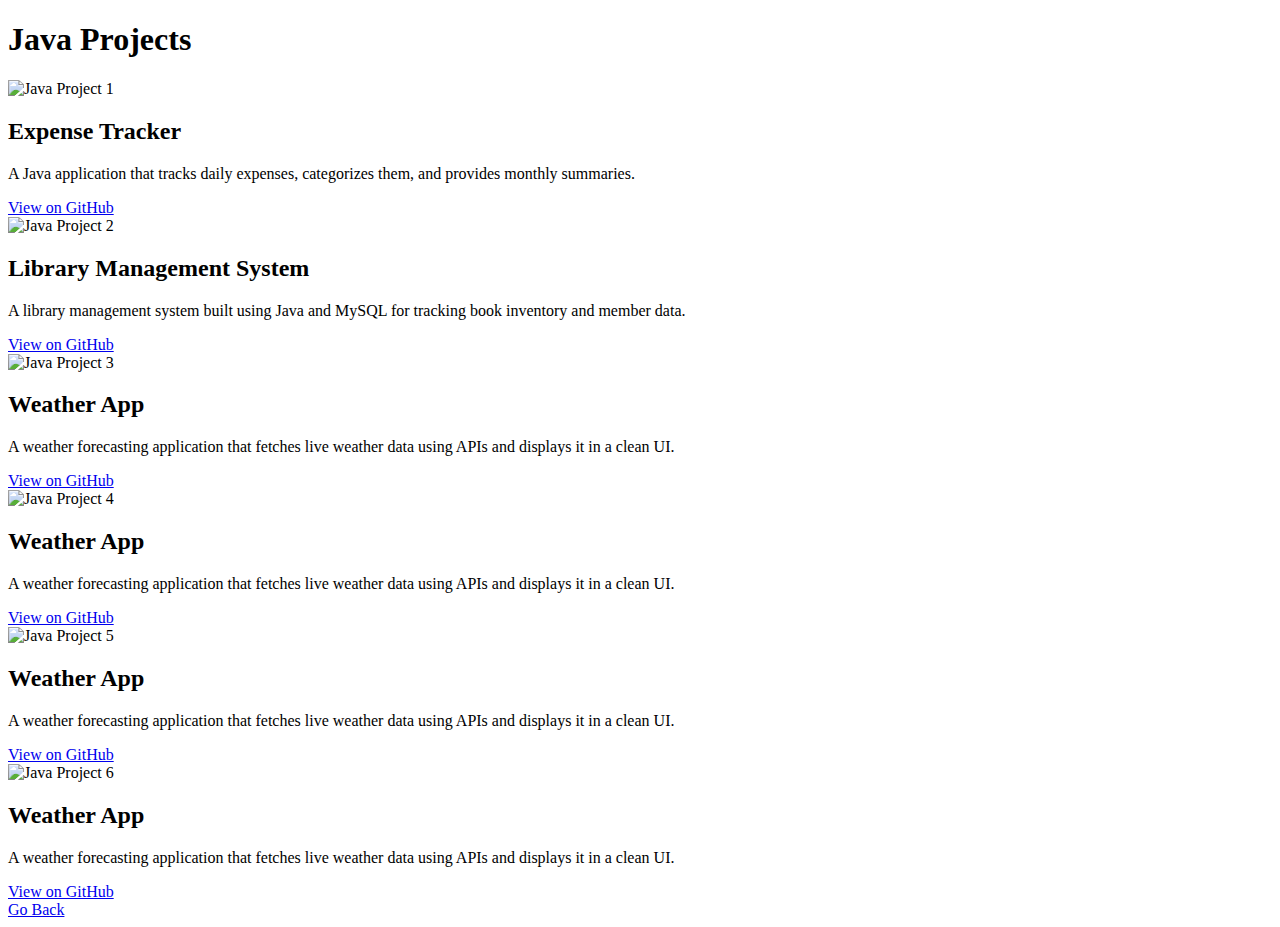
==== javapage.html @ baa28084 "Add files via upload" ====
<!DOCTYPE html>
<html lang="en">
<head>
    <meta charset="UTF-8">
    <meta name="viewport" content="width=device-width, initial-scale=1.0">
    <meta name="description" content="Java Projects - Krittanon M. | Computer Science student at Kasetsart University">
    <meta property="og:title" content="Java Projects - Krittanon M.">
    <meta property="og:image" content="img/java-icon.png">
    <link rel="stylesheet" href="css/javapage.css">
    <title>Java Projects - Krittanon M.</title>
</head>
<body>
    <div class="container">
        <h1>Java Projects</h1>
        <div class="project-list">
            <!-- Project 1 -->
            <div class="project-item">
                <img src="img/project1.png" alt="Java Project 1">
                <h2>Expense Tracker</h2>
                <p>A Java application that tracks daily expenses, categorizes them, and provides monthly summaries.</p>
                <a href="https://github.com/Krittanonn/ExpenseTracker" class="btn" target="_blank">View on GitHub</a>
            </div>
            
            <!-- Project 2 -->
            <div class="project-item">
                <img src="img/project2.png" alt="Java Project 2">
                <h2>Library Management System</h2>
                <p>A library management system built using Java and MySQL for tracking book inventory and member data.</p>
                <a href="https://github.com/Krittanonn/LibraryManagementSystem" class="btn" target="_blank">View on GitHub</a>
            </div>
            
            <!-- Project 3 -->
            <div class="project-item">
                <img src="img/project3.png" alt="Java Project 3">
                <h2>Weather App</h2>
                <p>A weather forecasting application that fetches live weather data using APIs and displays it in a clean UI.</p>
                <a href="https://github.com/Krittanonn/WeatherApp" class="btn" target="_blank">View on GitHub</a>
            </div>

            <!-- Project 4 -->
            <div class="project-item">
                <img src="img/project4.png" alt="Java Project 4">
                <h2>Weather App</h2>
                <p>A weather forecasting application that fetches live weather data using APIs and displays it in a clean UI.</p>
                <a href="https://github.com/Krittanonn/WeatherApp" class="btn" target="_blank">View on GitHub</a>
            </div>

            <!-- Project 5 -->
            <div class="project-item">
                <img src="img/project4.png" alt="Java Project 5">
                <h2>Weather App</h2>
                <p>A weather forecasting application that fetches live weather data using APIs and displays it in a clean UI.</p>
                <a href="https://github.com/Krittanonn/WeatherApp" class="btn" target="_blank">View on GitHub</a>
            </div>

            <!-- Project 6 -->
            <div class="project-item">
                <img src="img/project4.png" alt="Java Project 6">
                <h2>Weather App</h2>
                <p>A weather forecasting application that fetches live weather data using APIs and displays it in a clean UI.</p>
                <a href="https://github.com/Krittanonn/WeatherApp" class="btn" target="_blank">View on GitHub</a>
            </div>
        </div>
    </div>

    <a href="javascript:history.back()" class="back-btn">Go Back</a>
</body>
</html>
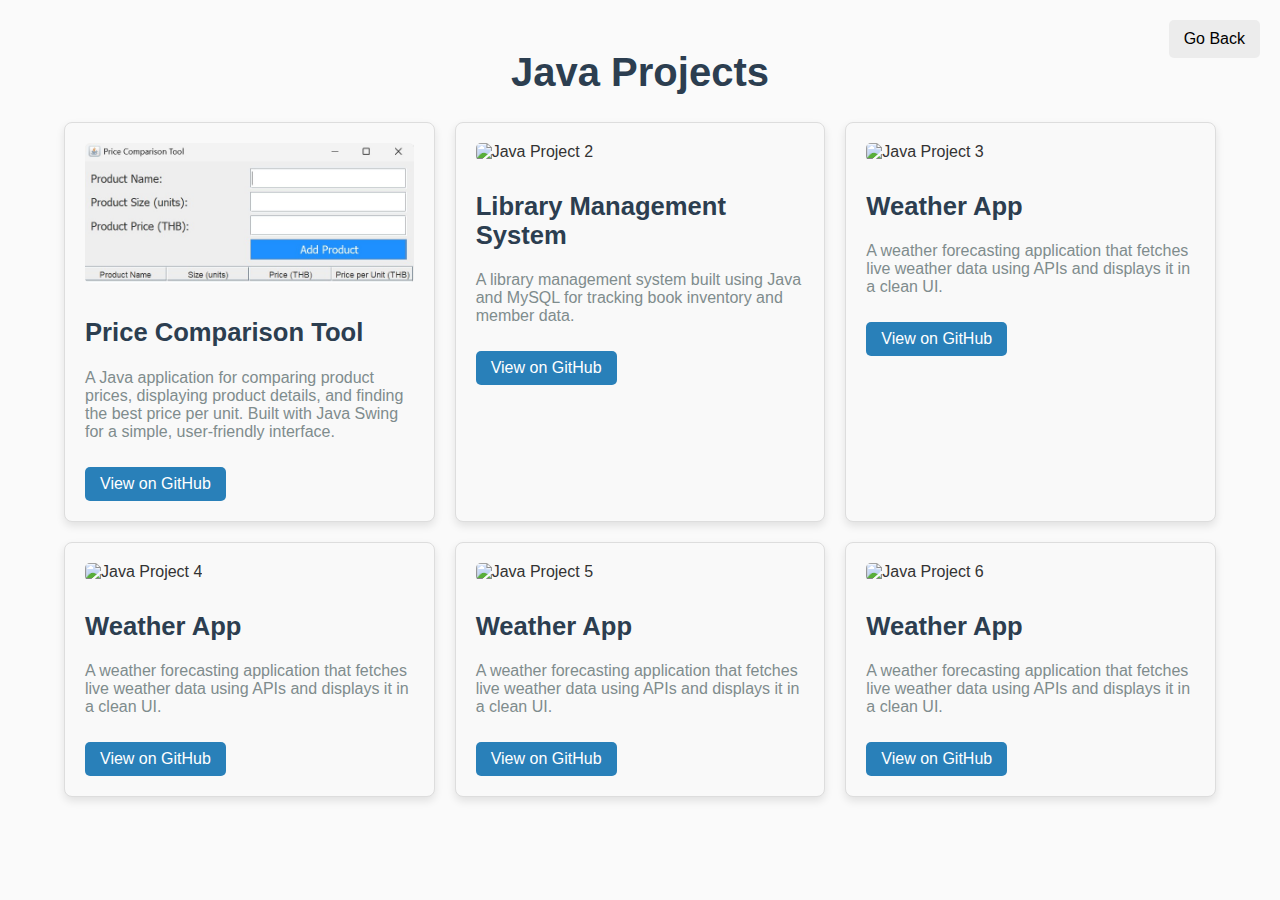
==== commit 5bab4dd8: "Update javapage.html" ====
--- a/javapage.html
+++ b/javapage.html
@@ -15,10 +15,10 @@
         <div class="project-list">
             <!-- Project 1 -->
             <div class="project-item">
-                <img src="img/project1.png" alt="Java Project 1">
-                <h2>Expense Tracker</h2>
-                <p>A Java application that tracks daily expenses, categorizes them, and provides monthly summaries.</p>
-                <a href="https://github.com/Krittanonn/ExpenseTracker" class="btn" target="_blank">View on GitHub</a>
+                <img src="img/project1.jpg" alt="Java Project 1">
+                <h2>Price Comparison Tool</h2>
+                <p>A Java application for comparing product prices, displaying product details, and finding the best price per unit. Built with Java Swing for a simple, user-friendly interface.</p>
+                <a href="https://github.com/Krittanonn/Price-Comparison-Tool" class="btn" target="_blank">View on GitHub</a>
             </div>
             
             <!-- Project 2 -->
--- a/css/javapage.css
+++ b/css/javapage.css
@@ -0,0 +1,140 @@
+/* Style for the Java Page */
+body {
+    font-family: Arial, sans-serif;
+    background-color: #fafafa;
+    color: #333;
+    margin: 0;
+    padding: 0;
+}
+
+.container {
+    width: 90%;
+    margin: 0 auto;
+}
+
+h1 {
+    text-align: center;
+    margin-top: 50px;
+    font-size: 2.5rem;
+    color: #2c3e50;
+}
+
+.project-list {
+    display: grid;
+    grid-template-columns: repeat(auto-fill, minmax(300px, 1fr));
+    gap: 20px;
+    margin-top: 20px;
+}
+
+.project-item {
+    background-color: #f9f9f9;
+    border: 1px solid #ddd;
+    border-radius: 8px;
+    padding: 20px;
+    box-shadow: 0 4px 8px rgba(0, 0, 0, 0.1);
+    transition: transform 0.3s ease;
+}
+
+.project-item:hover {
+    transform: translateY(-5px);
+}
+
+.project-item img {
+    width: 100%;
+    border-radius: 5px;
+    margin-bottom: 10px;
+}
+
+.project-item h2 {
+    font-size: 1.6rem;
+    color: #2c3e50;
+}
+
+.project-item p {
+    font-size: 1rem;
+    color: #7f8c8d;
+}
+
+.project-item .btn {
+    display: inline-block;
+    margin-top: 10px;
+    padding: 8px 15px;
+    background-color: #2980b9;
+    color: #fff;
+    text-decoration: none;
+    border-radius: 5px;
+    transition: background-color 0.3s;
+}
+
+.project-item .btn:hover {
+    background-color: #3498db;
+}
+
+/* Style for the Back Button */
+.back-btn {
+    position: absolute;
+    top: 20px;
+    right: 20px;
+    padding: 10px 15px;
+    background-color: #ececec;
+    color: rgb(0, 0, 0);
+    text-decoration: none;
+    border-radius: 5px;
+    transition: background-color 0.3s;
+    text-align: center;
+    font-size: 16px;
+}
+
+.back-btn:hover {
+    background-color: rgb(196, 196, 196);
+}
+
+/* Responsive Design */
+
+/* For tablets */
+@media (max-width: 768px) {
+    h1 {
+        font-size: 2rem;
+        margin-top: 30px;
+    }
+
+    .project-list {
+        grid-template-columns: repeat(auto-fill, minmax(250px, 1fr));
+        gap: 15px;
+    }
+
+    .project-item {
+        padding: 15px;
+    }
+
+    .back-btn {
+        top: 10px;
+        right: 10px;
+        padding: 8px 12px;
+        font-size: 14px;
+    }
+}
+
+/* For mobile devices */
+@media (max-width: 480px) {
+    h1 {
+        font-size: 1.5rem;
+        margin-top: 20px;
+    }
+
+    .project-list {
+        grid-template-columns: 1fr;
+        gap: 10px;
+    }
+
+    .project-item {
+        padding: 10px;
+    }
+
+    .back-btn {
+        top: 5px;
+        right: 5px;
+        padding: 8px 12px;
+        font-size: 14px;
+    }
+}
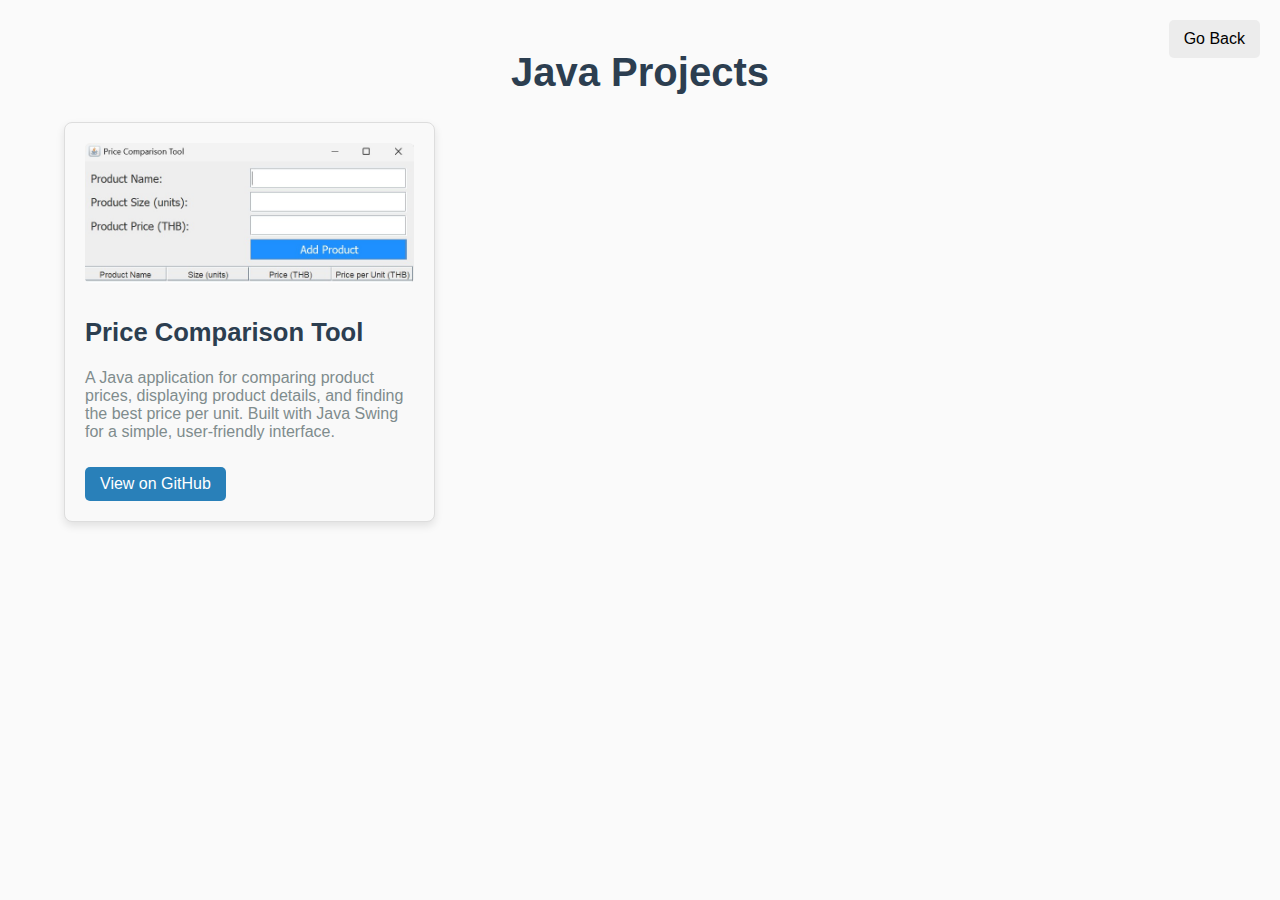
==== commit 7327a59e: "Update javapage.html" ====
--- a/javapage.html
+++ b/javapage.html
@@ -21,45 +21,6 @@
                 <a href="https://github.com/Krittanonn/Price-Comparison-Tool" class="btn" target="_blank">View on GitHub</a>
             </div>
             
-            <!-- Project 2 -->
-            <div class="project-item">
-                <img src="img/project2.png" alt="Java Project 2">
-                <h2>Library Management System</h2>
-                <p>A library management system built using Java and MySQL for tracking book inventory and member data.</p>
-                <a href="https://github.com/Krittanonn/LibraryManagementSystem" class="btn" target="_blank">View on GitHub</a>
-            </div>
-            
-            <!-- Project 3 -->
-            <div class="project-item">
-                <img src="img/project3.png" alt="Java Project 3">
-                <h2>Weather App</h2>
-                <p>A weather forecasting application that fetches live weather data using APIs and displays it in a clean UI.</p>
-                <a href="https://github.com/Krittanonn/WeatherApp" class="btn" target="_blank">View on GitHub</a>
-            </div>
-
-            <!-- Project 4 -->
-            <div class="project-item">
-                <img src="img/project4.png" alt="Java Project 4">
-                <h2>Weather App</h2>
-                <p>A weather forecasting application that fetches live weather data using APIs and displays it in a clean UI.</p>
-                <a href="https://github.com/Krittanonn/WeatherApp" class="btn" target="_blank">View on GitHub</a>
-            </div>
-
-            <!-- Project 5 -->
-            <div class="project-item">
-                <img src="img/project4.png" alt="Java Project 5">
-                <h2>Weather App</h2>
-                <p>A weather forecasting application that fetches live weather data using APIs and displays it in a clean UI.</p>
-                <a href="https://github.com/Krittanonn/WeatherApp" class="btn" target="_blank">View on GitHub</a>
-            </div>
-
-            <!-- Project 6 -->
-            <div class="project-item">
-                <img src="img/project4.png" alt="Java Project 6">
-                <h2>Weather App</h2>
-                <p>A weather forecasting application that fetches live weather data using APIs and displays it in a clean UI.</p>
-                <a href="https://github.com/Krittanonn/WeatherApp" class="btn" target="_blank">View on GitHub</a>
-            </div>
         </div>
     </div>
 
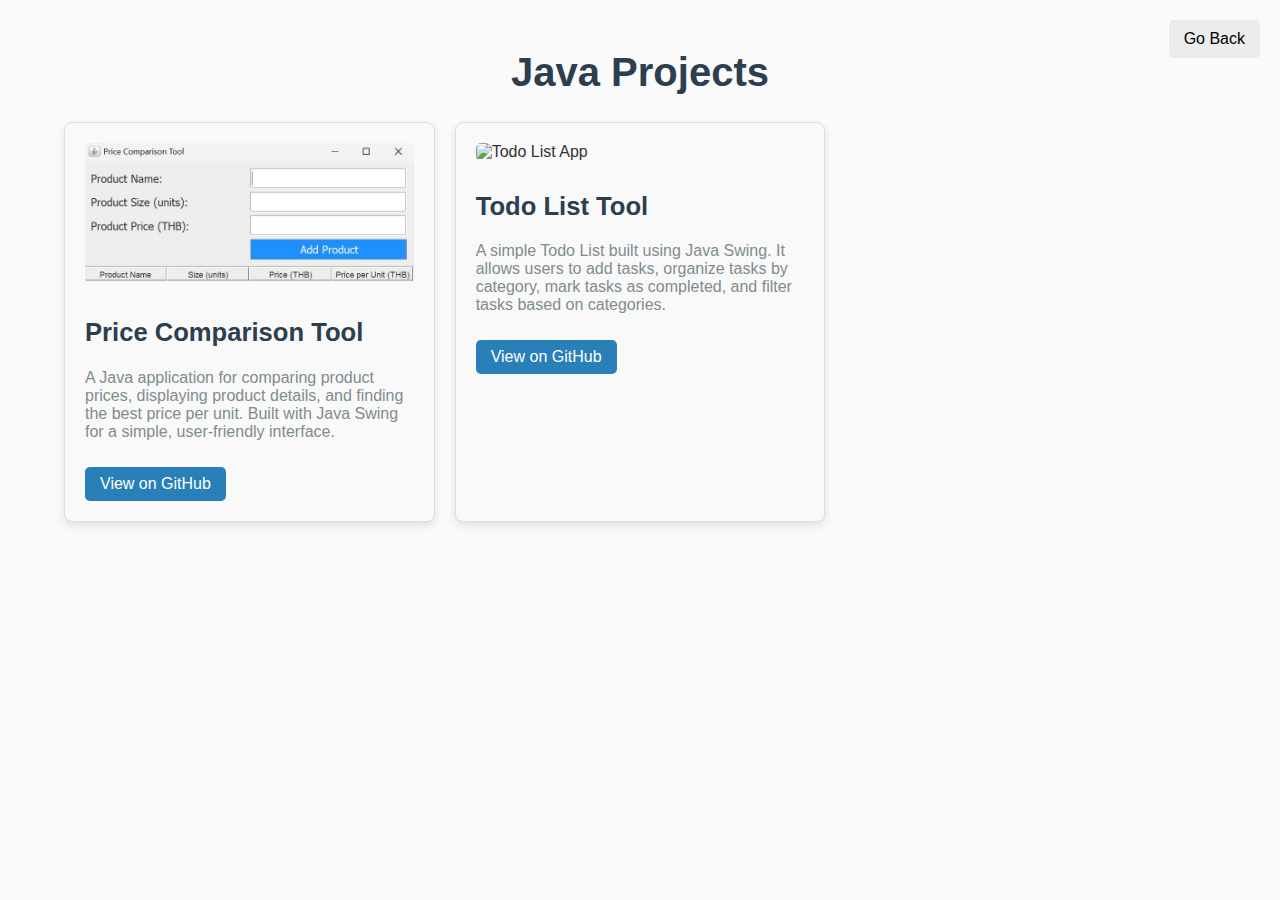
==== commit a5eaf093: "Update javapage.html" ====
--- a/javapage.html
+++ b/javapage.html
@@ -20,6 +20,14 @@
                 <p>A Java application for comparing product prices, displaying product details, and finding the best price per unit. Built with Java Swing for a simple, user-friendly interface.</p>
                 <a href="https://github.com/Krittanonn/Price-Comparison-Tool" class="btn" target="_blank">View on GitHub</a>
             </div>
+
+            <!-- Project 2 -->
+            <div class="project-item">
+                <img src="img/todolist.jpg" alt="Todo List App">
+                <h2>Todo List Tool</h2>
+                <p>A simple Todo List built using Java Swing. It allows users to add tasks, organize tasks by category, mark tasks as completed, and filter tasks based on categories.</p>
+                <a href="https://github.com/Krittanonn/ToDoList" class="btn" target="_blank">View on GitHub</a>
+            </div>
             
         </div>
     </div>
